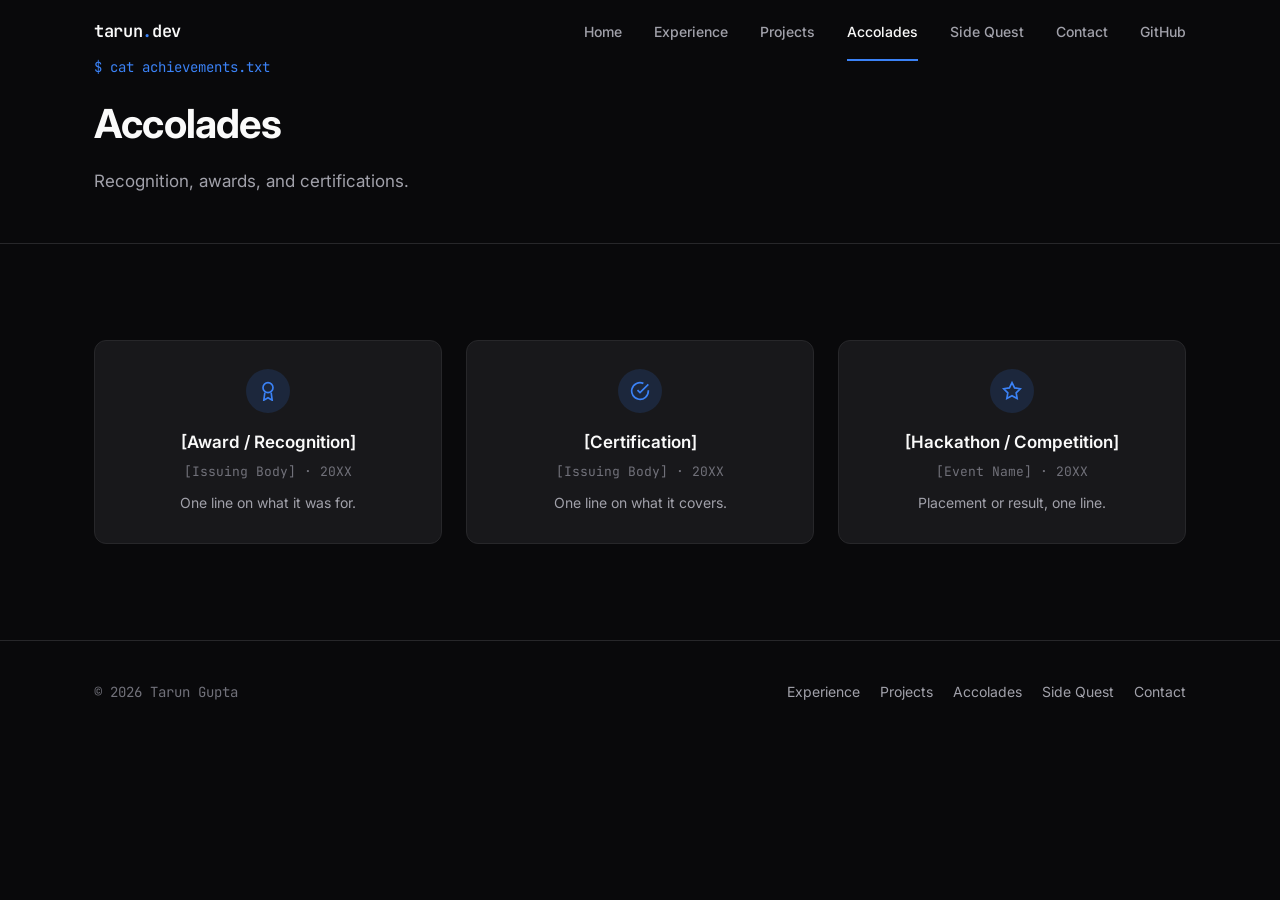
==== accolades.html @ 0c3df843 "Fixing overall structure and navigation" ====
<!DOCTYPE html>
<html lang="en">
<head>
<meta charset="UTF-8">
<meta name="viewport" content="width=device-width, initial-scale=1.0">
<title>Accolades — Tarun Gupta</title>
<meta name="description" content="Awards, certifications, and recognition earned by Tarun Gupta.">
<meta name="theme-color" content="#09090b">
<link rel="icon" type="image/svg+xml" href="img/favicon.svg">
<link rel="preconnect" href="https://fonts.googleapis.com">
<link rel="preconnect" href="https://fonts.gstatic.com" crossorigin>
<link href="https://fonts.googleapis.com/css2?family=Inter:wght@400;500;600;700&family=JetBrains+Mono:wght@400;500;600&display=swap" rel="stylesheet">
<link rel="stylesheet" href="css/style.css">
</head>
<body data-page="accolades">

<!-- ========== Nav ========== -->
<nav class="nav" id="nav">
  <div class="nav-inner">
    <a href="index.html" class="nav-brand">tarun<span class="dot">.</span>dev</a>
    <ul class="nav-links" id="navLinks">
      <li><a href="index.html" class="nav-link" data-page="home">Home</a></li>
      <li><a href="experience.html" class="nav-link" data-page="experience">Experience</a></li>
      <li><a href="projects.html" class="nav-link" data-page="projects">Projects</a></li>
      <li><a href="accolades.html" class="nav-link" data-page="accolades">Accolades</a></li>
      <li><a href="sidequest.html" class="nav-link" data-page="sidequest">Side Quest</a></li>
      <li><a href="contact.html" class="nav-link" data-page="contact">Contact</a></li>
      <li class="nav-social"><a href="https://github.com/TarunGuptaJ" target="_blank" rel="noopener" aria-label="GitHub">GitHub</a></li>
    </ul>
    <button class="nav-toggle" id="navToggle" aria-label="Toggle menu">
      <span></span><span></span><span></span>
    </button>
  </div>
</nav>


<!-- ========== Page header ========== -->
<header class="page-hero">
  <div class="container">
    <span class="section-eyebrow">$ cat achievements.txt</span>
    <h1 data-animate>Accolades</h1>
    <p data-animate>Recognition, awards, and certifications.</p>
  </div>
</header>

<!-- ========== Accolades ========== -->
<section id="accolades-full">
  <div class="container">
    <div class="accolades-grid">

      <div class="accolade-card" data-animate>
        <div class="accolade-icon">
          <svg width="20" height="20" viewBox="0 0 24 24" fill="none" stroke="currentColor" stroke-width="2"><circle cx="12" cy="8" r="6"/><path d="M8.21 13.89L7 23l5-3 5 3-1.21-9.12"/></svg>
        </div>
        <h3>[Award / Recognition]</h3>
        <div class="accolade-org">[Issuing Body] · 20XX</div>
        <p>One line on what it was for.</p>
      </div>

      <div class="accolade-card" data-animate>
        <div class="accolade-icon">
          <svg width="20" height="20" viewBox="0 0 24 24" fill="none" stroke="currentColor" stroke-width="2"><path d="M22 11.08V12a10 10 0 1 1-5.93-9.14"/><polyline points="22 4 12 14.01 9 11.01"/></svg>
        </div>
        <h3>[Certification]</h3>
        <div class="accolade-org">[Issuing Body] · 20XX</div>
        <p>One line on what it covers.</p>
      </div>

      <div class="accolade-card" data-animate>
        <div class="accolade-icon">
          <svg width="20" height="20" viewBox="0 0 24 24" fill="none" stroke="currentColor" stroke-width="2"><path d="M12 2l3.09 6.26L22 9.27l-5 4.87 1.18 6.88L12 17.77l-6.18 3.25L7 14.14 2 9.27l6.91-1.01L12 2z"/></svg>
        </div>
        <h3>[Hackathon / Competition]</h3>
        <div class="accolade-org">[Event Name] · 20XX</div>
        <p>Placement or result, one line.</p>
      </div>

    </div>
  </div>
</section>

<!-- ========== Footer ========== -->
<footer class="footer">
  <div class="container footer-inner">
    <span class="footer-meta">© <span id="year"></span> Tarun Gupta</span>
    <div class="footer-links">
      <a href="experience.html">Experience</a>
      <a href="projects.html">Projects</a>
      <a href="accolades.html">Accolades</a>
      <a href="sidequest.html">Side Quest</a>
      <a href="contact.html">Contact</a>
    </div>
  </div>
</footer>

<button class="back-to-top" id="backToTop" aria-label="Back to top">
  <svg width="18" height="18" viewBox="0 0 24 24" fill="none" stroke="currentColor" stroke-width="2"><path d="M12 19V5M5 12l7-7 7 7"/></svg>
</button>

<script src="js/main.js"></script>
</body>
</html>
---- css/style.css ----
/* ========================================
   Tarun Gupta — Portfolio Styles
   Design system adapted from ezstack (dark / terminal aesthetic)
   ======================================== */

*,
*::before,
*::after {
  margin: 0;
  padding: 0;
  box-sizing: border-box;
}

:root {
  --bg: #09090b;
  --surface: #18181b;
  --surface-hover: #1f1f23;
  --border: #27272a;
  --border-light: #3f3f46;
  --text: #fafafa;
  --text-secondary: #a1a1aa;
  --text-dim: #71717a;
  --accent: #3b82f6;
  --accent-hover: #2563eb;
  --accent-glow: rgba(59, 130, 246, 0.15);
  --green: #22c55e;
  --yellow: #eab308;
  --cyan: #06b6d4;
  --purple: #a855f7;
  --terminal-bg: #0c0c0e;
  --font-sans: 'Inter', -apple-system, BlinkMacSystemFont, 'Segoe UI', Roboto, sans-serif;
  --font-mono: 'JetBrains Mono', 'Fira Code', 'SF Mono', Menlo, Consolas, monospace;
  --container: 1140px;
  --radius: 0.75rem;
  --radius-sm: 0.5rem;
}

html {
  scroll-behavior: smooth;
  -webkit-text-size-adjust: 100%;
  overflow-x: hidden;
}

body {
  font-family: var(--font-sans);
  background: var(--bg);
  color: var(--text);
  line-height: 1.6;
  -webkit-font-smoothing: antialiased;
  -moz-osx-font-smoothing: grayscale;
  overflow-x: hidden;
}

a {
  color: var(--accent);
  text-decoration: none;
  transition: color 0.2s;
}

a:hover {
  color: var(--accent-hover);
}

ul {
  list-style: none;
}

code {
  font-family: var(--font-mono);
  font-size: 0.875em;
  background: var(--surface);
  padding: 0.15em 0.4em;
  border-radius: 4px;
  color: var(--cyan);
}

.container {
  max-width: var(--container);
  margin: 0 auto;
  padding: 0 1.5rem;
}

section {
  padding: 6rem 0;
}

.section-title {
  font-size: 2.25rem;
  font-weight: 700;
  text-align: center;
  letter-spacing: -0.02em;
  margin-bottom: 0.75rem;
}

.section-eyebrow {
  display: block;
  text-align: center;
  font-family: var(--font-mono);
  font-size: 0.875rem;
  color: var(--accent);
  margin-bottom: 1rem;
}

.section-sub {
  text-align: center;
  color: var(--text-secondary);
  font-size: 1.125rem;
  max-width: 560px;
  margin: 0 auto 3.5rem;
}

/* Scroll-reveal (single, restrained pattern used consistently) */
[data-animate] {
  opacity: 0;
  transform: translateY(20px);
  transition: opacity 0.6s ease, transform 0.6s ease;
}

[data-animate].visible {
  opacity: 1;
  transform: translateY(0);
}

@media (prefers-reduced-motion: reduce) {
  [data-animate] {
    opacity: 1;
    transform: none;
    transition: none;
  }
}

/* ========================================
   Navigation
   ======================================== */

.nav {
  position: fixed;
  top: 0;
  left: 0;
  right: 0;
  z-index: 100;
  background: transparent;
  transition: background 0.3s, border-color 0.3s, backdrop-filter 0.3s;
  border-bottom: 1px solid transparent;
}

.nav.scrolled {
  background: rgba(9, 9, 11, 0.85);
  backdrop-filter: blur(12px);
  -webkit-backdrop-filter: blur(12px);
  border-bottom-color: var(--border);
}

.nav-inner {
  max-width: var(--container);
  margin: 0 auto;
  padding: 0 1.5rem;
  display: flex;
  align-items: center;
  justify-content: space-between;
  height: 64px;
}

.nav-brand {
  font-family: var(--font-mono);
  font-size: 1.0625rem;
  font-weight: 600;
  color: var(--text);
  letter-spacing: -0.02em;
}

.nav-brand .dot {
  color: var(--accent);
}

.nav-links {
  display: flex;
  align-items: center;
  gap: 2rem;
}

.nav-links a {
  color: var(--text-secondary);
  font-size: 0.875rem;
  font-weight: 500;
  transition: color 0.2s;
  position: relative;
}

.nav-links a:hover {
  color: var(--text);
}

.nav-links a.active {
  color: var(--text);
}

.nav-links a.active::after {
  content: '';
  position: absolute;
  left: 0;
  right: 0;
  bottom: -21px;
  height: 2px;
  background: var(--accent);
}

@media (max-width: 720px) {
  .nav-links a.active::after {
    display: none;
  }

  .nav-links a.active {
    color: var(--accent);
  }
}

.nav-social {
  display: flex;
  align-items: center;
  gap: 0.375rem;
}

.nav-toggle {
  display: none;
  flex-direction: column;
  gap: 5px;
  background: none;
  border: none;
  cursor: pointer;
  padding: 4px;
}

.nav-toggle span {
  display: block;
  width: 22px;
  height: 2px;
  background: var(--text-secondary);
  border-radius: 2px;
  transition: transform 0.3s, opacity 0.3s;
}

.nav-toggle.active span:nth-child(1) {
  transform: translateY(7px) rotate(45deg);
}

.nav-toggle.active span:nth-child(2) {
  opacity: 0;
}

.nav-toggle.active span:nth-child(3) {
  transform: translateY(-7px) rotate(-45deg);
}

/* ========================================
   Hero
   ======================================== */

.hero {
  position: relative;
  padding: 10rem 0 5rem;
  overflow: hidden;
}

.hero-glow {
  position: absolute;
  top: -200px;
  left: 50%;
  transform: translateX(-50%);
  width: 800px;
  height: 600px;
  background: radial-gradient(ellipse at center, var(--accent-glow) 0%, transparent 70%);
  pointer-events: none;
}

.hero-grid {
  position: relative;
  z-index: 1;
  display: grid;
  grid-template-columns: 1.1fr 0.9fr;
  gap: 3rem;
  align-items: center;
}

.hero-badge {
  display: inline-block;
  font-family: var(--font-mono);
  font-size: 0.8125rem;
  font-weight: 500;
  color: var(--accent);
  background: var(--accent-glow);
  border: 1px solid rgba(59, 130, 246, 0.25);
  border-radius: 100px;
  padding: 0.375rem 1rem;
  margin-bottom: 1.75rem;
}

.hero h1 {
  font-size: 3.25rem;
  font-weight: 700;
  line-height: 1.15;
  letter-spacing: -0.03em;
  margin-bottom: 1.25rem;
}

.hero h1 span {
  color: var(--text-secondary);
}

.hero-sub {
  font-size: 1.125rem;
  color: var(--text-secondary);
  max-width: 480px;
  margin-bottom: 2.25rem;
  line-height: 1.7;
}

.hero-actions {
  display: flex;
  align-items: center;
  gap: 1rem;
  flex-wrap: wrap;
}

.btn {
  display: inline-flex;
  align-items: center;
  gap: 0.5rem;
  font-family: var(--font-sans);
  font-size: 0.9375rem;
  font-weight: 600;
  padding: 0.75rem 1.5rem;
  border-radius: var(--radius-sm);
  border: 1px solid transparent;
  cursor: pointer;
  transition: background 0.2s, border-color 0.2s, color 0.2s, transform 0.2s;
}

.btn-primary {
  background: var(--accent);
  color: #fff;
}

.btn-primary:hover {
  background: var(--accent-hover);
  color: #fff;
}

.btn-secondary {
  background: var(--surface);
  color: var(--text);
  border-color: var(--border);
}

.btn-secondary:hover {
  background: var(--surface-hover);
  border-color: var(--border-light);
  color: var(--text);
}

/* Terminal card */
.hero-terminal {
  position: relative;
  z-index: 1;
}

.terminal {
  background: var(--terminal-bg);
  border: 1px solid var(--border);
  border-radius: var(--radius);
  overflow: hidden;
  box-shadow: 0 20px 60px rgba(0, 0, 0, 0.5);
}

.terminal-header {
  display: flex;
  align-items: center;
  gap: 0.5rem;
  padding: 0.75rem 1rem;
  background: var(--surface);
  border-bottom: 1px solid var(--border);
}

.terminal-dots {
  display: flex;
  gap: 6px;
}

.dot {
  width: 11px;
  height: 11px;
  border-radius: 50%;
}

.dot-red { background: #ff5f57; }
.dot-yellow { background: #febc2e; }
.dot-green { background: #28c840; }

.terminal-title {
  font-family: var(--font-mono);
  font-size: 0.75rem;
  color: var(--text-dim);
  margin-left: 0.25rem;
}

.terminal-body {
  padding: 1.5rem;
  font-family: var(--font-mono);
  font-size: 0.875rem;
  line-height: 1.9;
  min-height: 220px;
}

.t-prompt { color: var(--cyan); }
.t-key { color: var(--purple); }
.t-str { color: var(--yellow); }
.t-dim { color: var(--text-dim); }

.terminal-cursor {
  display: inline-block;
  width: 7px;
  height: 1.1em;
  background: var(--text);
  vertical-align: text-bottom;
  animation: blink 1s step-end infinite;
}

@keyframes blink {
  50% { opacity: 0; }
}

/* ========================================
   Page hero (compact header for subpages)
   ======================================== */

.page-hero {
  padding: 3.5rem 0 3rem;
  border-bottom: 1px solid var(--border);
}

.page-hero .section-eyebrow {
  text-align: left;
  margin-bottom: 0.85rem;
}

.page-hero h1 {
  font-size: 2.5rem;
  font-weight: 700;
  letter-spacing: -0.02em;
  margin-bottom: 0.75rem;
}

.page-hero p {
  color: var(--text-secondary);
  font-size: 1.0625rem;
  max-width: 560px;
}

/* ========================================
   Homepage highlight sections
   ======================================== */

.highlight-head {
  display: flex;
  align-items: flex-end;
  justify-content: space-between;
  gap: 1.5rem;
  margin-bottom: 2.5rem;
  flex-wrap: wrap;
}

.highlight-head .section-title,
.highlight-head .section-sub {
  text-align: left;
  margin: 0;
}

.highlight-head .section-eyebrow {
  text-align: left;
}

.view-all {
  flex-shrink: 0;
  display: inline-flex;
  align-items: center;
  gap: 0.4rem;
  font-family: var(--font-mono);
  font-size: 0.875rem;
  font-weight: 500;
  color: var(--text-secondary);
  border: 1px solid var(--border);
  border-radius: 100px;
  padding: 0.5rem 1.1rem;
  transition: color 0.2s, border-color 0.2s;
}

.view-all:hover {
  color: var(--text);
  border-color: var(--border-light);
}

/* ========================================
   Teaser banner (reused for Side Quest + Contact previews)
   ======================================== */

.teaser {
  background: var(--surface);
  border: 1px solid var(--border);
  border-radius: var(--radius);
  padding: 2.5rem;
  display: flex;
  align-items: center;
  justify-content: space-between;
  gap: 2rem;
  flex-wrap: wrap;
}

.teaser-text h3 {
  font-size: 1.375rem;
  font-weight: 600;
  margin-bottom: 0.5rem;
}

.teaser-text p {
  color: var(--text-secondary);
  font-size: 0.9375rem;
  max-width: 480px;
}

/* ========================================
   Side Quest
   ======================================== */

.sidequest-grid {
  display: grid;
  grid-template-columns: repeat(2, 1fr);
  gap: 1.5rem;
}

.sidequest-card {
  background: var(--surface);
  border: 1px solid var(--border);
  border-radius: var(--radius);
  padding: 1.75rem;
  transition: border-color 0.2s, transform 0.2s;
  display: flex;
  flex-direction: column;
}

.sidequest-card:hover {
  border-color: var(--border-light);
  transform: translateY(-3px);
}

.sidequest-top {
  display: flex;
  align-items: center;
  justify-content: space-between;
  margin-bottom: 0.85rem;
  gap: 0.5rem;
}

.sq-tag {
  font-family: var(--font-mono);
  font-size: 0.6875rem;
  font-weight: 600;
  letter-spacing: 0.02em;
  border-radius: 100px;
  padding: 0.25rem 0.7rem;
  border: 1px solid transparent;
}

.sq-tag-blog { color: var(--cyan); background: rgba(6, 182, 212, 0.12); border-color: rgba(6, 182, 212, 0.25); }
.sq-tag-build { color: var(--green); background: rgba(34, 197, 94, 0.12); border-color: rgba(34, 197, 94, 0.25); }
.sq-tag-experiment { color: var(--purple); background: rgba(168, 85, 247, 0.12); border-color: rgba(168, 85, 247, 0.25); }
.sq-tag-misc { color: var(--yellow); background: rgba(234, 179, 8, 0.12); border-color: rgba(234, 179, 8, 0.25); }

.sidequest-date {
  font-family: var(--font-mono);
  font-size: 0.75rem;
  color: var(--text-dim);
  white-space: nowrap;
}

.sidequest-card h3 {
  font-size: 1.1875rem;
  font-weight: 600;
  margin-bottom: 0.5rem;
}

.sidequest-card p {
  color: var(--text-secondary);
  font-size: 0.9375rem;
  flex-grow: 1;
  margin-bottom: 1rem;
}

.sidequest-link {
  font-family: var(--font-mono);
  font-size: 0.8125rem;
  font-weight: 500;
  align-self: flex-start;
}

/* ========================================
   Timeline (Education / Experience)
   ======================================== */

.timeline {
  max-width: 760px;
  margin: 0 auto;
  position: relative;
}

.timeline::before {
  content: '';
  position: absolute;
  left: 23px;
  top: 8px;
  bottom: 8px;
  width: 1px;
  background: var(--border);
}

.timeline-item {
  position: relative;
  display: flex;
  gap: 1.75rem;
  padding-bottom: 2.5rem;
}

.timeline-item:last-child {
  padding-bottom: 0;
}

.timeline-marker {
  flex-shrink: 0;
  width: 48px;
  height: 48px;
  border-radius: 50%;
  background: var(--surface);
  border: 1px solid var(--border);
  display: flex;
  align-items: center;
  justify-content: center;
  font-family: var(--font-mono);
  font-size: 0.75rem;
  color: var(--accent);
  position: relative;
  z-index: 1;
}

.timeline-content {
  flex: 1;
  background: var(--surface);
  border: 1px solid var(--border);
  border-radius: var(--radius);
  padding: 1.5rem 1.75rem;
  transition: border-color 0.2s, transform 0.2s;
}

.timeline-content:hover {
  border-color: var(--border-light);
}

.timeline-top {
  display: flex;
  justify-content: space-between;
  align-items: baseline;
  flex-wrap: wrap;
  gap: 0.5rem;
  margin-bottom: 0.25rem;
}

.timeline-content h3 {
  font-size: 1.125rem;
  font-weight: 600;
}

.timeline-date {
  font-family: var(--font-mono);
  font-size: 0.8125rem;
  color: var(--text-dim);
  white-space: nowrap;
}

.timeline-org {
  color: var(--accent);
  font-size: 0.9375rem;
  font-weight: 500;
  margin-bottom: 0.75rem;
}

.timeline-content p {
  color: var(--text-secondary);
  font-size: 0.9375rem;
}

.timeline-content ul {
  margin-top: 0.5rem;
}

.timeline-content ul li {
  color: var(--text-secondary);
  font-size: 0.9375rem;
  padding-left: 1rem;
  position: relative;
  margin-top: 0.35rem;
}

.timeline-content ul li::before {
  content: '—';
  position: absolute;
  left: 0;
  color: var(--text-dim);
}

.tag-row {
  display: flex;
  flex-wrap: wrap;
  gap: 0.5rem;
  margin-top: 0.85rem;
}

.tag {
  font-family: var(--font-mono);
  font-size: 0.75rem;
  color: var(--text-secondary);
  background: var(--bg);
  border: 1px solid var(--border);
  border-radius: 100px;
  padding: 0.2rem 0.65rem;
}

/* ========================================
   Projects grid
   ======================================== */

.projects-grid {
  display: grid;
  grid-template-columns: repeat(2, 1fr);
  gap: 1.5rem;
}

.project-card {
  background: var(--surface);
  border: 1px solid var(--border);
  border-radius: var(--radius);
  padding: 1.75rem;
  transition: border-color 0.2s, transform 0.2s;
  display: flex;
  flex-direction: column;
}

.project-card:hover {
  border-color: var(--border-light);
  transform: translateY(-3px);
}

.project-top {
  display: flex;
  justify-content: space-between;
  align-items: flex-start;
  margin-bottom: 0.85rem;
}

.project-icon {
  width: 40px;
  height: 40px;
  border-radius: var(--radius-sm);
  background: var(--accent-glow);
  color: var(--accent);
  display: flex;
  align-items: center;
  justify-content: center;
}

.project-links {
  display: flex;
  gap: 0.75rem;
}

.project-links a {
  color: var(--text-secondary);
  display: flex;
}

.project-links a:hover {
  color: var(--text);
}

.project-card h3 {
  font-size: 1.1875rem;
  font-weight: 600;
  margin-bottom: 0.5rem;
}

.project-card p {
  color: var(--text-secondary);
  font-size: 0.9375rem;
  flex-grow: 1;
}

/* ========================================
   Accolades grid
   ======================================== */

.accolades-grid {
  display: grid;
  grid-template-columns: repeat(3, 1fr);
  gap: 1.5rem;
}

.accolade-card {
  background: var(--surface);
  border: 1px solid var(--border);
  border-radius: var(--radius);
  padding: 1.75rem;
  text-align: center;
  transition: border-color 0.2s, transform 0.2s;
}

.accolade-card:hover {
  border-color: var(--border-light);
  transform: translateY(-3px);
}

.accolade-icon {
  width: 44px;
  height: 44px;
  margin: 0 auto 1rem;
  border-radius: 50%;
  background: var(--accent-glow);
  color: var(--accent);
  display: flex;
  align-items: center;
  justify-content: center;
}

.accolade-card h3 {
  font-size: 1.0625rem;
  font-weight: 600;
  margin-bottom: 0.35rem;
}

.accolade-org {
  color: var(--text-dim);
  font-family: var(--font-mono);
  font-size: 0.8125rem;
  margin-bottom: 0.6rem;
}

.accolade-card p {
  color: var(--text-secondary);
  font-size: 0.875rem;
}

/* ========================================
   Contact
   ======================================== */

.contact {
  text-align: center;
}

.contact-links {
  display: flex;
  justify-content: center;
  gap: 1rem;
  flex-wrap: wrap;
  margin-top: 2rem;
}

/* ========================================
   Footer
   ======================================== */

.footer {
  border-top: 1px solid var(--border);
  padding: 2.5rem 0;
}

.footer-inner {
  display: flex;
  justify-content: space-between;
  align-items: center;
  flex-wrap: wrap;
  gap: 1rem;
}

.footer-meta {
  color: var(--text-dim);
  font-size: 0.875rem;
  font-family: var(--font-mono);
}

.footer-links {
  display: flex;
  gap: 1.25rem;
}

.footer-links a {
  color: var(--text-secondary);
  font-size: 0.875rem;
}

.footer-links a:hover {
  color: var(--text);
}

/* ========================================
   Back to top
   ======================================== */

.back-to-top {
  position: fixed;
  bottom: 2rem;
  right: 2rem;
  width: 44px;
  height: 44px;
  border-radius: 50%;
  background: var(--surface);
  border: 1px solid var(--border);
  color: var(--text-secondary);
  display: flex;
  align-items: center;
  justify-content: center;
  cursor: pointer;
  opacity: 0;
  visibility: hidden;
  transform: translateY(10px);
  transition: opacity 0.2s, transform 0.2s, border-color 0.2s, color 0.2s;
  z-index: 90;
}

.back-to-top.visible {
  opacity: 1;
  visibility: visible;
  transform: translateY(0);
}

.back-to-top:hover {
  border-color: var(--border-light);
  color: var(--text);
}

/* ========================================
   Responsive
   ======================================== */

@media (max-width: 860px) {
  .hero-grid {
    grid-template-columns: 1fr;
  }

  .hero-terminal {
    order: -1;
  }

  .projects-grid {
    grid-template-columns: 1fr;
  }

  .accolades-grid {
    grid-template-columns: repeat(2, 1fr);
  }

  .sidequest-grid {
    grid-template-columns: 1fr;
  }

  .teaser {
    flex-direction: column;
    align-items: flex-start;
    text-align: left;
  }
}

@media (max-width: 720px) {
  .nav-links {
    position: fixed;
    top: 64px;
    left: 0;
    right: 0;
    background: rgba(9, 9, 11, 0.98);
    backdrop-filter: blur(12px);
    flex-direction: column;
    align-items: flex-start;
    gap: 0;
    padding: 0;
    max-height: 0;
    overflow: hidden;
    transition: max-height 0.3s ease;
    border-bottom: 1px solid var(--border);
  }

  .nav-links.open {
    max-height: 400px;
  }

  .nav-links a,
  .nav-social {
    padding: 1rem 1.5rem;
    width: 100%;
    border-bottom: 1px solid var(--border);
  }

  .nav-toggle {
    display: flex;
  }

  .hero h1 {
    font-size: 2.25rem;
  }

  section {
    padding: 4rem 0;
  }

  .accolades-grid {
    grid-template-columns: 1fr;
  }

  .timeline::before {
    left: 19px;
  }

  .timeline-marker {
    width: 40px;
    height: 40px;
  }

  .footer-inner {
    flex-direction: column;
    text-align: center;
  }

  .page-hero h1 {
    font-size: 2rem;
  }

  .highlight-head {
    flex-direction: column;
    align-items: flex-start;
  }
}
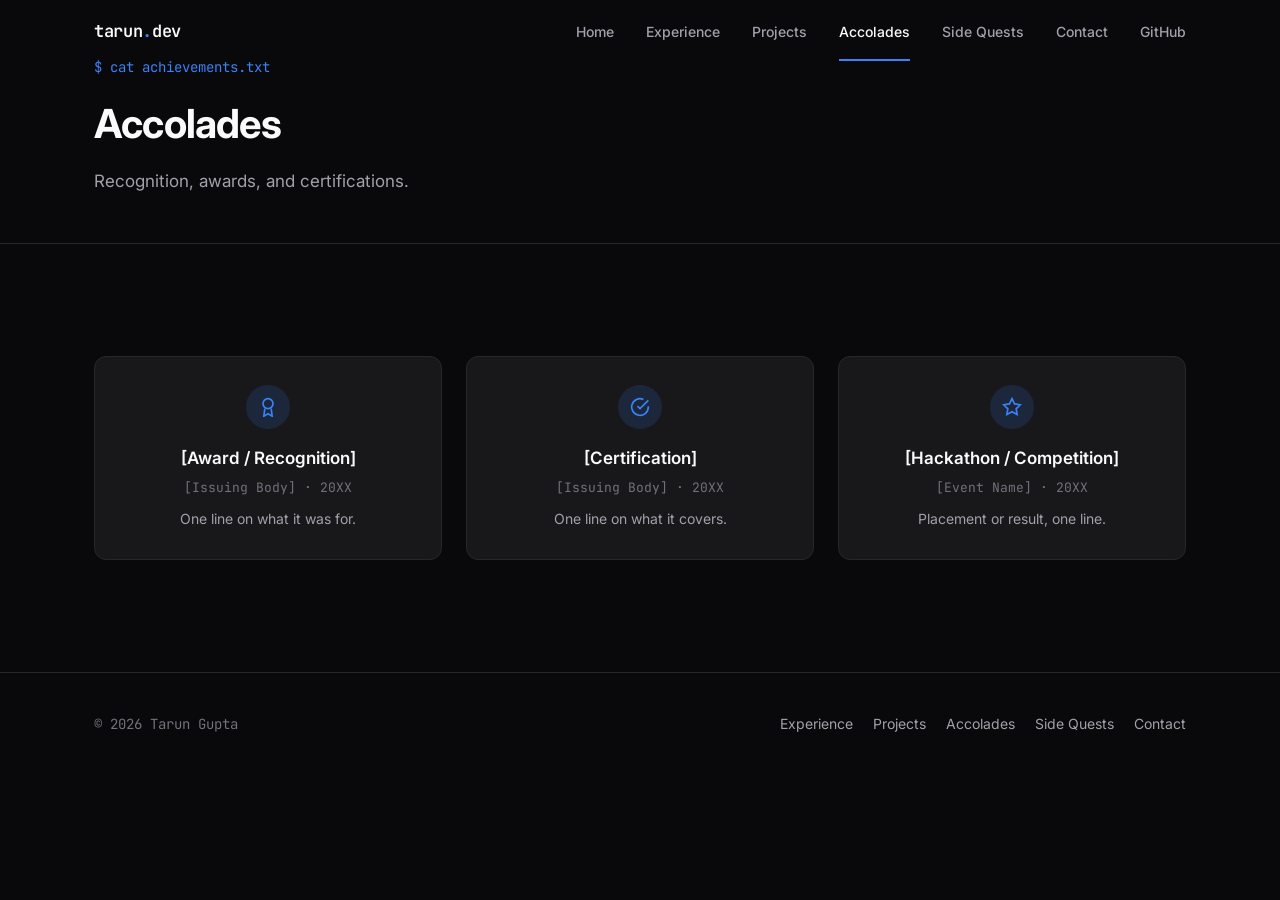
==== commit baf1a61f: "Minor fixes" ====
--- a/accolades.html
+++ b/accolades.html
@@ -23,7 +23,7 @@
       <li><a href="experience.html" class="nav-link" data-page="experience">Experience</a></li>
       <li><a href="projects.html" class="nav-link" data-page="projects">Projects</a></li>
       <li><a href="accolades.html" class="nav-link" data-page="accolades">Accolades</a></li>
-      <li><a href="sidequest.html" class="nav-link" data-page="sidequest">Side Quest</a></li>
+      <li><a href="sidequest.html" class="nav-link" data-page="sidequest">Side Quests</a></li>
       <li><a href="contact.html" class="nav-link" data-page="contact">Contact</a></li>
       <li class="nav-social"><a href="https://github.com/TarunGuptaJ" target="_blank" rel="noopener" aria-label="GitHub">GitHub</a></li>
     </ul>
@@ -87,7 +87,7 @@
       <a href="experience.html">Experience</a>
       <a href="projects.html">Projects</a>
       <a href="accolades.html">Accolades</a>
-      <a href="sidequest.html">Side Quest</a>
+      <a href="sidequest.html">Side Quests</a>
       <a href="contact.html">Contact</a>
     </div>
   </div>
--- a/css/style.css
+++ b/css/style.css
@@ -81,7 +81,9 @@
 }
 
 section {
-  padding: 6rem 0;
+  position: relative;
+  padding: 7rem 0;
+  box-sizing: border-box;
 }
 
 .section-title {
@@ -258,8 +260,13 @@
 
 .hero {
   position: relative;
-  padding: 10rem 0 5rem;
+  min-height: 100vh;
+  display: flex;
+  flex-direction: column;
+  justify-content: center;
+  padding: 6rem 0;
   overflow: hidden;
+  box-sizing: border-box;
 }
 
 .hero-glow {
@@ -870,6 +877,145 @@
   flex-wrap: wrap;
   margin-top: 2rem;
 }
+
+/* Full contact page — single focal panel */
+#contact-full {
+  display: flex;
+  justify-content: center;
+}
+
+.contact-panel {
+  position: relative;
+  width: 100%;
+  max-width: 640px;
+  background: var(--surface);
+  border: 1px solid var(--border);
+  border-radius: 1.25rem;
+  padding: 3.5rem 3rem;
+  overflow: hidden;
+  isolation: isolate;
+}
+
+.contact-panel-glow {
+  position: absolute;
+  top: -140px;
+  left: 50%;
+  transform: translateX(-50%);
+  width: 520px;
+  height: 320px;
+  background: radial-gradient(ellipse at center, var(--accent-glow) 0%, transparent 70%);
+  pointer-events: none;
+  z-index: -1;
+}
+
+.contact-status {
+  display: inline-flex;
+  align-items: center;
+  gap: 0.5rem;
+  font-family: var(--font-mono);
+  font-size: 0.8125rem;
+  color: var(--text-secondary);
+  background: var(--bg);
+  border: 1px solid var(--border);
+  border-radius: 100px;
+  padding: 0.4rem 0.9rem 0.4rem 0.7rem;
+  margin-bottom: 1.75rem;
+}
+
+.status-dot {
+  width: 7px;
+  height: 7px;
+  border-radius: 50%;
+  background: var(--green);
+  box-shadow: 0 0 0 3px rgba(34, 197, 94, 0.18);
+  flex-shrink: 0;
+}
+
+.contact-panel h2 {
+  font-size: 2rem;
+  font-weight: 700;
+  letter-spacing: -0.02em;
+  margin-bottom: 0.85rem;
+}
+
+.contact-panel > p {
+  color: var(--text-secondary);
+  font-size: 1.0625rem;
+  line-height: 1.75;
+  max-width: 480px;
+  margin: 0 auto 2.25rem;
+}
+
+.contact-cta {
+  display: flex;
+  flex-direction: column;
+  align-items: center;
+  gap: 1.25rem;
+  margin-bottom: 2.5rem;
+}
+
+.btn-lg {
+  font-size: 1rem;
+  padding: 0.9rem 1.75rem;
+}
+
+.contact-social {
+  display: flex;
+  gap: 0.75rem;
+}
+
+.social-icon-btn {
+  display: flex;
+  align-items: center;
+  justify-content: center;
+  width: 42px;
+  height: 42px;
+  border-radius: 50%;
+  background: var(--bg);
+  border: 1px solid var(--border);
+  color: var(--text-secondary);
+  transition: border-color 0.2s, color 0.2s, transform 0.2s;
+}
+
+.social-icon-btn:hover {
+  border-color: var(--border-light);
+  color: var(--text);
+  transform: translateY(-2px);
+}
+
+.contact-meta {
+  display: flex;
+  justify-content: center;
+  flex-wrap: wrap;
+  gap: 0.5rem 1.75rem;
+  padding-top: 1.75rem;
+  border-top: 1px solid var(--border);
+}
+
+.contact-meta-item {
+  display: flex;
+  align-items: center;
+  gap: 0.45rem;
+  font-size: 0.875rem;
+  color: var(--text-dim);
+}
+
+.contact-meta-item svg {
+  flex-shrink: 0;
+  color: var(--text-dim);
+}
+
+@media (max-width: 640px) {
+  .contact-panel {
+    padding: 2.75rem 1.75rem;
+    border-radius: 1rem;
+  }
+
+  .contact-panel h2 {
+    font-size: 1.625rem;
+  }
+}
+
 
 /* ========================================
    Footer
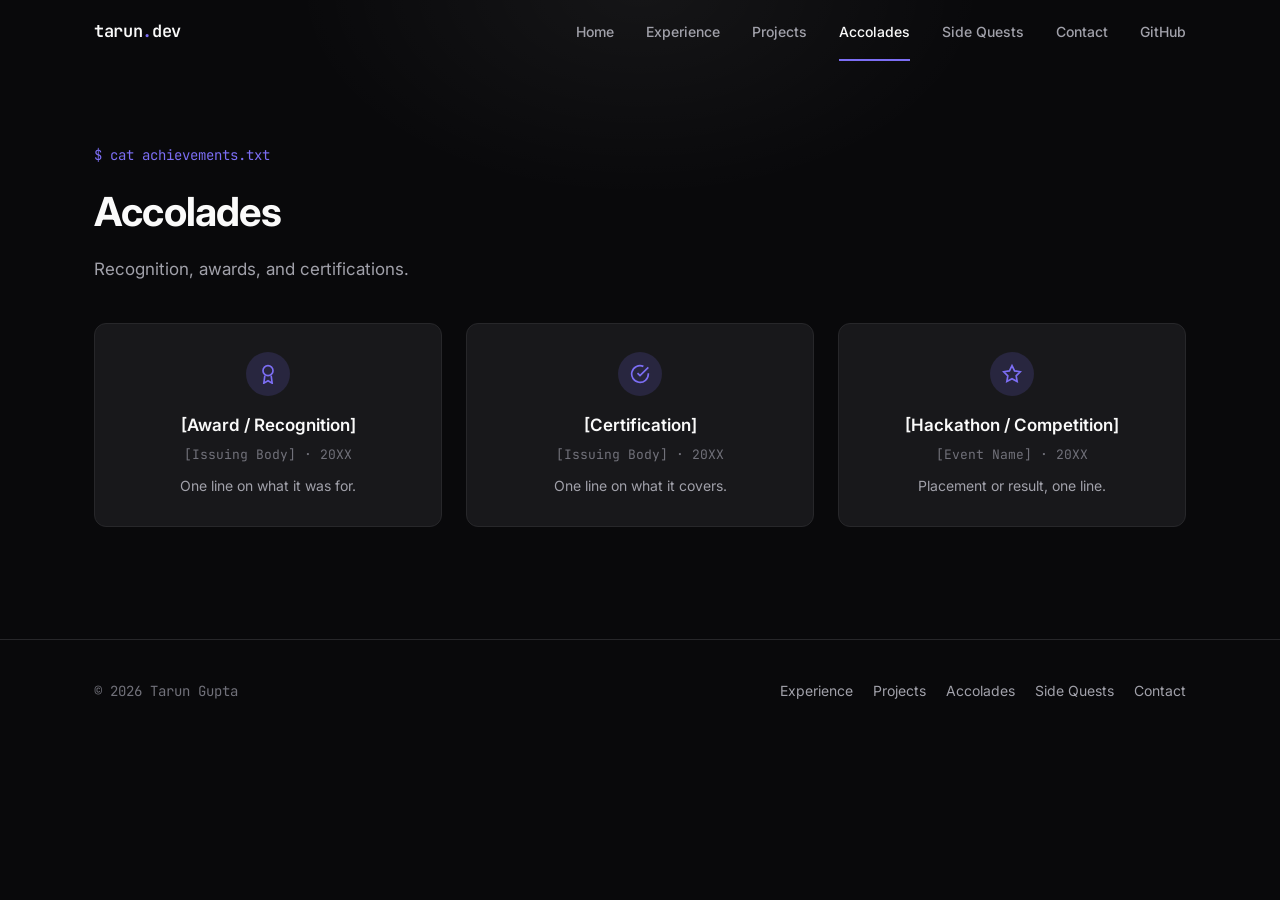
==== commit e9107d9a: "Fixing nav bar spacing issues, color scheme and contact page" ====
--- a/accolades.html
+++ b/accolades.html
@@ -10,7 +10,7 @@
 <link rel="preconnect" href="https://fonts.googleapis.com">
 <link rel="preconnect" href="https://fonts.gstatic.com" crossorigin>
 <link href="https://fonts.googleapis.com/css2?family=Inter:wght@400;500;600;700&family=JetBrains+Mono:wght@400;500;600&display=swap" rel="stylesheet">
-<link rel="stylesheet" href="css/style.css">
+<link rel="stylesheet" href="css/style.css?v=4">
 </head>
 <body data-page="accolades">
 
@@ -97,6 +97,6 @@
   <svg width="18" height="18" viewBox="0 0 24 24" fill="none" stroke="currentColor" stroke-width="2"><path d="M12 19V5M5 12l7-7 7 7"/></svg>
 </button>
 
-<script src="js/main.js"></script>
+<script src="js/main.js?v=2"></script>
 </body>
 </html>
--- a/css/style.css
+++ b/css/style.css
@@ -20,9 +20,12 @@
   --text: #fafafa;
   --text-secondary: #a1a1aa;
   --text-dim: #71717a;
-  --accent: #3b82f6;
-  --accent-hover: #2563eb;
-  --accent-glow: rgba(59, 130, 246, 0.15);
+  --accent: #7c6ef4;
+  --accent-2: #c084fc;
+  --accent-hover: #6a5cf0;
+  --accent-glow: rgba(124, 110, 244, 0.16);
+  --accent-gradient: linear-gradient(135deg, #8b7bf7 0%, #7c6ef4 45%, #b57af5 100%);
+  --glow: rgba(255, 255, 255, 0.05);
   --green: #22c55e;
   --yellow: #eab308;
   --cyan: #06b6d4;
@@ -142,15 +145,14 @@
   right: 0;
   z-index: 100;
   background: transparent;
-  transition: background 0.3s, border-color 0.3s, backdrop-filter 0.3s;
-  border-bottom: 1px solid transparent;
+  transition: background 0.3s, box-shadow 0.3s, backdrop-filter 0.3s;
 }
 
 .nav.scrolled {
-  background: rgba(9, 9, 11, 0.85);
-  backdrop-filter: blur(12px);
-  -webkit-backdrop-filter: blur(12px);
-  border-bottom-color: var(--border);
+  background: rgba(9, 9, 11, 0.72);
+  backdrop-filter: blur(14px);
+  -webkit-backdrop-filter: blur(14px);
+  box-shadow: 0 1px 0 rgba(255, 255, 255, 0.06);
 }
 
 .nav-inner {
@@ -276,7 +278,7 @@
   transform: translateX(-50%);
   width: 800px;
   height: 600px;
-  background: radial-gradient(ellipse at center, var(--accent-glow) 0%, transparent 70%);
+  background: radial-gradient(ellipse at center, var(--glow) 0%, transparent 70%);
   pointer-events: none;
 }
 
@@ -287,19 +289,6 @@
   grid-template-columns: 1.1fr 0.9fr;
   gap: 3rem;
   align-items: center;
-}
-
-.hero-badge {
-  display: inline-block;
-  font-family: var(--font-mono);
-  font-size: 0.8125rem;
-  font-weight: 500;
-  color: var(--accent);
-  background: var(--accent-glow);
-  border: 1px solid rgba(59, 130, 246, 0.25);
-  border-radius: 100px;
-  padding: 0.375rem 1rem;
-  margin-bottom: 1.75rem;
 }
 
 .hero h1 {
@@ -340,16 +329,16 @@
   border-radius: var(--radius-sm);
   border: 1px solid transparent;
   cursor: pointer;
-  transition: background 0.2s, border-color 0.2s, color 0.2s, transform 0.2s;
+  transition: background 0.2s, border-color 0.2s, color 0.2s, transform 0.2s, filter 0.2s;
 }
 
 .btn-primary {
-  background: var(--accent);
+  background: var(--accent-gradient);
   color: #fff;
 }
 
 .btn-primary:hover {
-  background: var(--accent-hover);
+  filter: brightness(1.08);
   color: #fff;
 }
 
@@ -441,8 +430,30 @@
    ======================================== */
 
 .page-hero {
-  padding: 3.5rem 0 3rem;
-  border-bottom: 1px solid var(--border);
+  position: relative;
+  padding: 9rem 0 1.5rem;
+  overflow: hidden;
+}
+
+.page-hero + section {
+  padding-top: 1rem;
+}
+
+.page-hero::before {
+  content: '';
+  position: absolute;
+  top: -220px;
+  left: 50%;
+  transform: translateX(-50%);
+  width: 700px;
+  height: 420px;
+  background: radial-gradient(ellipse at center, var(--glow) 0%, transparent 70%);
+  pointer-events: none;
+}
+
+.page-hero .container {
+  position: relative;
+  z-index: 1;
 }
 
 .page-hero .section-eyebrow {
@@ -903,7 +914,7 @@
   transform: translateX(-50%);
   width: 520px;
   height: 320px;
-  background: radial-gradient(ellipse at center, var(--accent-glow) 0%, transparent 70%);
+  background: radial-gradient(ellipse at center, var(--glow) 0%, transparent 70%);
   pointer-events: none;
   z-index: -1;
 }
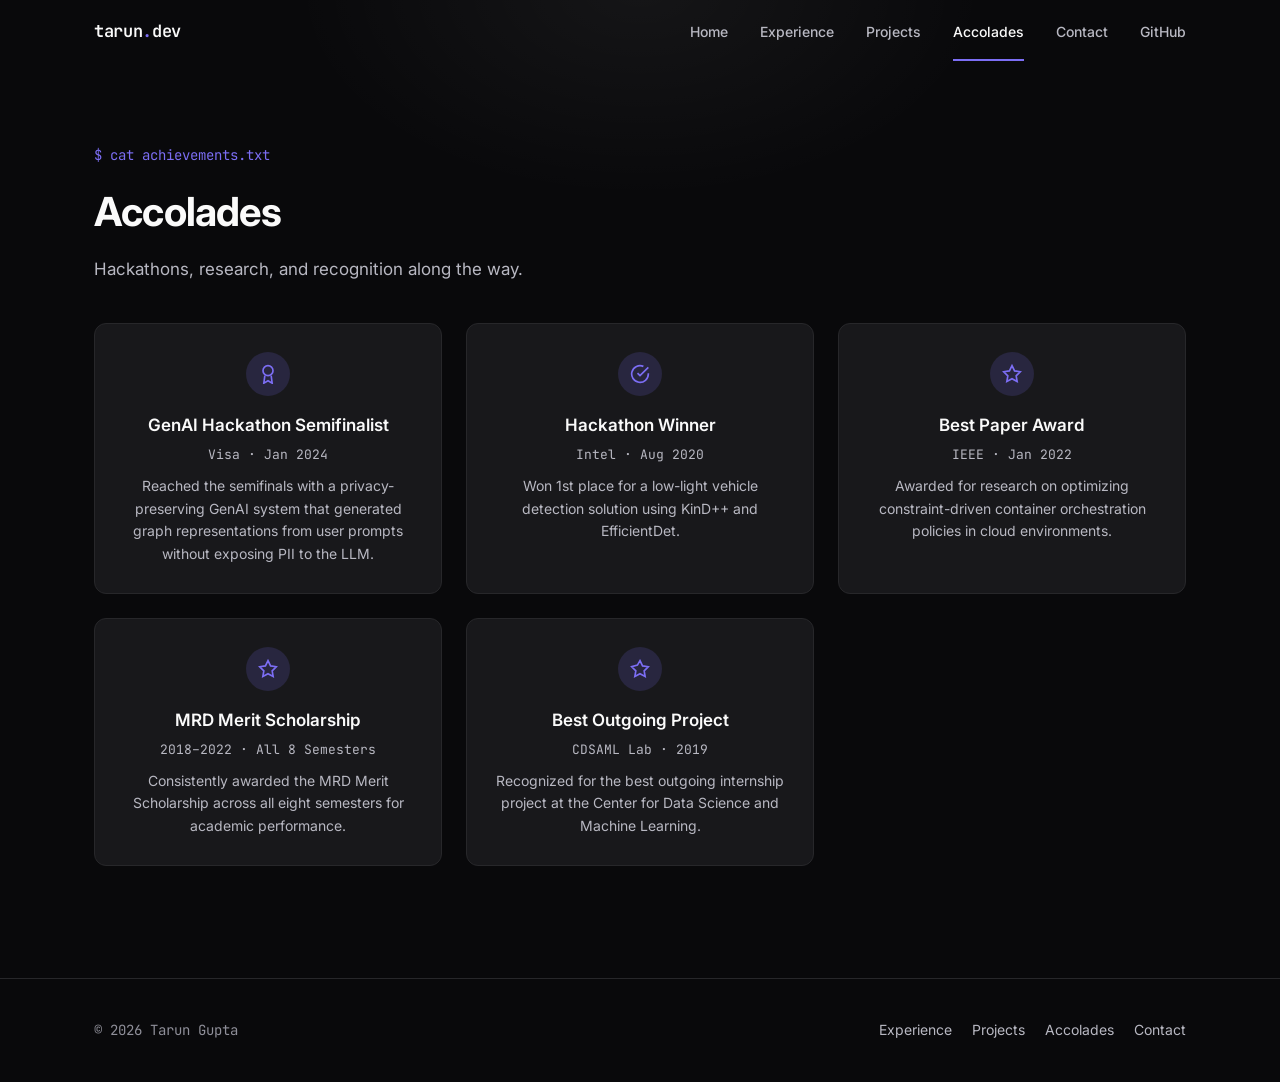
==== commit 2f16644d: "Updated with details from Resume" ====
--- a/accolades.html
+++ b/accolades.html
@@ -4,7 +4,7 @@
 <meta charset="UTF-8">
 <meta name="viewport" content="width=device-width, initial-scale=1.0">
 <title>Accolades — Tarun Gupta</title>
-<meta name="description" content="Awards, certifications, and recognition earned by Tarun Gupta.">
+<meta name="description" content="Awards, hackathons, and research recognition earned by Tarun Gupta.">
 <meta name="theme-color" content="#09090b">
 <link rel="icon" type="image/svg+xml" href="img/favicon.svg">
 <link rel="preconnect" href="https://fonts.googleapis.com">
@@ -23,7 +23,7 @@
       <li><a href="experience.html" class="nav-link" data-page="experience">Experience</a></li>
       <li><a href="projects.html" class="nav-link" data-page="projects">Projects</a></li>
       <li><a href="accolades.html" class="nav-link" data-page="accolades">Accolades</a></li>
-      <li><a href="sidequest.html" class="nav-link" data-page="sidequest">Side Quests</a></li>
+<!--      <li><a href="sidequest.html" class="nav-link" data-page="sidequest">Side Quests</a></li>-->
       <li><a href="contact.html" class="nav-link" data-page="contact">Contact</a></li>
       <li class="nav-social"><a href="https://github.com/TarunGuptaJ" target="_blank" rel="noopener" aria-label="GitHub">GitHub</a></li>
     </ul>
@@ -39,7 +39,7 @@
   <div class="container">
     <span class="section-eyebrow">$ cat achievements.txt</span>
     <h1 data-animate>Accolades</h1>
-    <p data-animate>Recognition, awards, and certifications.</p>
+    <p data-animate>Hackathons, research, and recognition along the way.</p>
   </div>
 </header>
 
@@ -50,30 +50,62 @@
 
       <div class="accolade-card" data-animate>
         <div class="accolade-icon">
-          <svg width="20" height="20" viewBox="0 0 24 24" fill="none" stroke="currentColor" stroke-width="2"><circle cx="12" cy="8" r="6"/><path d="M8.21 13.89L7 23l5-3 5 3-1.21-9.12"/></svg>
+          <svg width="20" height="20" viewBox="0 0 24 24" fill="none" stroke="currentColor" stroke-width="2">
+            <circle cx="12" cy="8" r="6"/>
+            <path d="M8.21 13.89L7 23l5-3 5 3-1.21-9.12"/>
+          </svg>
         </div>
-        <h3>[Award / Recognition]</h3>
-        <div class="accolade-org">[Issuing Body] · 20XX</div>
-        <p>One line on what it was for.</p>
+        <h3>GenAI Hackathon Semifinalist</h3>
+        <div class="accolade-org">Visa · Jan 2024</div>
+        <p>Reached the semifinals with a privacy-preserving GenAI system that generated graph representations from user prompts without exposing PII to the LLM.</p>
       </div>
 
       <div class="accolade-card" data-animate>
         <div class="accolade-icon">
-          <svg width="20" height="20" viewBox="0 0 24 24" fill="none" stroke="currentColor" stroke-width="2"><path d="M22 11.08V12a10 10 0 1 1-5.93-9.14"/><polyline points="22 4 12 14.01 9 11.01"/></svg>
+          <svg width="20" height="20" viewBox="0 0 24 24" fill="none" stroke="currentColor" stroke-width="2">
+            <path d="M22 11.08V12a10 10 0 1 1-5.93-9.14"/>
+            <polyline points="22 4 12 14.01 9 11.01"/>
+          </svg>
         </div>
-        <h3>[Certification]</h3>
-        <div class="accolade-org">[Issuing Body] · 20XX</div>
-        <p>One line on what it covers.</p>
+        <h3>Hackathon Winner</h3>
+        <div class="accolade-org">Intel · Aug 2020</div>
+        <p>Won 1st place for a low-light vehicle detection solution using KinD++ and EfficientDet.</p>
       </div>
 
       <div class="accolade-card" data-animate>
         <div class="accolade-icon">
-          <svg width="20" height="20" viewBox="0 0 24 24" fill="none" stroke="currentColor" stroke-width="2"><path d="M12 2l3.09 6.26L22 9.27l-5 4.87 1.18 6.88L12 17.77l-6.18 3.25L7 14.14 2 9.27l6.91-1.01L12 2z"/></svg>
+          <svg width="20" height="20" viewBox="0 0 24 24" fill="none" stroke="currentColor" stroke-width="2">
+            <path d="M12 2l3.09 6.26L22 9.27l-5 4.87 1.18 6.88L12 17.77l-6.18 3.25L7 14.14 2 9.27l6.91-1.01L12 2z"/>
+          </svg>
         </div>
-        <h3>[Hackathon / Competition]</h3>
-        <div class="accolade-org">[Event Name] · 20XX</div>
-        <p>Placement or result, one line.</p>
+        <h3>Best Paper Award</h3>
+        <div class="accolade-org">IEEE · Jan 2022</div>
+        <p>Awarded for research on optimizing constraint-driven container orchestration policies in cloud environments.</p>
       </div>
+
+
+      <div class="accolade-card" data-animate>
+        <div class="accolade-icon">
+          <svg width="20" height="20" viewBox="0 0 24 24" fill="none" stroke="currentColor" stroke-width="2">
+            <path d="M12 2l3.09 6.26L22 9.27l-5 4.87 1.18 6.88L12 17.77l-6.18 3.25L7 14.14 2 9.27l6.91-1.01L12 2z"/>
+          </svg>
+        </div>
+        <h3>MRD Merit Scholarship</h3>
+        <div class="accolade-org">2018–2022 · All 8 Semesters</div>
+        <p>Consistently awarded the MRD Merit Scholarship across all eight semesters for academic performance.</p>
+      </div>
+
+      <div class="accolade-card" data-animate>
+        <div class="accolade-icon">
+          <svg width="20" height="20" viewBox="0 0 24 24" fill="none" stroke="currentColor" stroke-width="2">
+            <path d="M12 2l3.09 6.26L22 9.27l-5 4.87 1.18 6.88L12 17.77l-6.18 3.25L7 14.14 2 9.27 8.91 7.26 12 2z"/>
+          </svg>
+        </div>
+        <h3>Best Outgoing Project</h3>
+        <div class="accolade-org">CDSAML Lab · 2019</div>
+        <p>Recognized for the best outgoing internship project at the Center for Data Science and Machine Learning.</p>
+      </div>
+
 
     </div>
   </div>
@@ -87,14 +119,16 @@
       <a href="experience.html">Experience</a>
       <a href="projects.html">Projects</a>
       <a href="accolades.html">Accolades</a>
-      <a href="sidequest.html">Side Quests</a>
+<!--      <a href="sidequest.html">Side Quests</a>-->
       <a href="contact.html">Contact</a>
     </div>
   </div>
 </footer>
 
 <button class="back-to-top" id="backToTop" aria-label="Back to top">
-  <svg width="18" height="18" viewBox="0 0 24 24" fill="none" stroke="currentColor" stroke-width="2"><path d="M12 19V5M5 12l7-7 7 7"/></svg>
+  <svg width="18" height="18" viewBox="0 0 24 24" fill="none" stroke="currentColor" stroke-width="2">
+    <path d="M12 19V5M5 12l7-7 7 7"/>
+  </svg>
 </button>
 
 <script src="js/main.js?v=2"></script>
--- a/css/style.css
+++ b/css/style.css
@@ -1,6 +1,5 @@
 /* ========================================
    Tarun Gupta — Portfolio Styles
-   Design system adapted from ezstack (dark / terminal aesthetic)
    ======================================== */
 
 *,
@@ -18,8 +17,8 @@
   --border: #27272a;
   --border-light: #3f3f46;
   --text: #fafafa;
-  --text-secondary: #a1a1aa;
-  --text-dim: #71717a;
+  --text-secondary: #b8b8c2;
+  --text-dim: #8f8f99;
   --accent: #7c6ef4;
   --accent-2: #c084fc;
   --accent-hover: #6a5cf0;
@@ -303,6 +302,86 @@
   color: var(--text-secondary);
 }
 
+.sr-only {
+  position: absolute;
+  width: 1px;
+  height: 1px;
+  padding: 0;
+  margin: -1px;
+  overflow: hidden;
+  clip: rect(0, 0, 0, 0);
+  white-space: nowrap;
+  border: 0;
+}
+
+.hero-swap {
+  display: inline-grid;
+  vertical-align: bottom;
+}
+
+.hero-swap-code,
+.hero-swap-prompts {
+  grid-area: 1 / 1;
+  position: relative;
+  white-space: nowrap;
+}
+
+.hero-swap-code {
+  color: var(--text-secondary);
+  animation: heroSwapCode 4.5s infinite;
+}
+
+.hero-swap-code::after {
+  content: '';
+  position: absolute;
+  left: 0;
+  top: 52%;
+  height: 2px;
+  width: 0%;
+  background: var(--text-dim);
+  animation: heroSwapStrike 4.5s infinite;
+}
+
+.hero-swap-prompts {
+  color: var(--accent);
+  font-weight: 700;
+  opacity: 0;
+  animation: heroSwapPrompts 4.5s infinite;
+}
+
+@keyframes heroSwapCode {
+  0%, 28% { opacity: 1; }
+  38%, 88% { opacity: 0; }
+  98%, 100% { opacity: 1; }
+}
+
+@keyframes heroSwapStrike {
+  0%, 13% { width: 0%; }
+  26%, 100% { width: 100%; }
+}
+
+@keyframes heroSwapPrompts {
+  0%, 33% { opacity: 0; transform: translateY(2px); }
+  43%, 83% { opacity: 1; transform: translateY(0); }
+  93%, 100% { opacity: 0; transform: translateY(2px); }
+}
+
+@media (prefers-reduced-motion: reduce) {
+  .hero-swap-code,
+  .hero-swap-code::after,
+  .hero-swap-prompts {
+    animation: none;
+  }
+
+  .hero-swap-code {
+    opacity: 0;
+  }
+
+  .hero-swap-prompts {
+    opacity: 1;
+  }
+}
+
 .hero-sub {
   font-size: 1.125rem;
   color: var(--text-secondary);
@@ -698,7 +777,7 @@
 .timeline-date {
   font-family: var(--font-mono);
   font-size: 0.8125rem;
-  color: var(--text-dim);
+  color: var(--text-secondary);
   white-space: nowrap;
 }
 
@@ -709,6 +788,19 @@
   margin-bottom: 0.75rem;
 }
 
+.timeline-subrole {
+  font-family: var(--font-mono);
+  font-size: 0.8125rem;
+  font-weight: 600;
+  letter-spacing: 0.01em;
+  color: var(--text-secondary);
+  margin-top: 1rem;
+}
+
+.timeline-subrole:first-of-type {
+  margin-top: 0;
+}
+
 .timeline-content p {
   color: var(--text-secondary);
   font-size: 0.9375rem;
@@ -720,17 +812,20 @@
 
 .timeline-content ul li {
   color: var(--text-secondary);
-  font-size: 0.9375rem;
-  padding-left: 1rem;
+  font-size: 1rem;
+  padding-left: 1.15rem;
   position: relative;
-  margin-top: 0.35rem;
+  margin-top: 0.6rem;
+  line-height: 1.7;
 }
 
 .timeline-content ul li::before {
-  content: '—';
+  content: '▸';
   position: absolute;
   left: 0;
-  color: var(--text-dim);
+  top: 0.02em;
+  color: var(--accent);
+  font-size: 0.8em;
 }
 
 .tag-row {
@@ -862,7 +957,7 @@
 }
 
 .accolade-org {
-  color: var(--text-dim);
+  color: var(--text-secondary);
   font-family: var(--font-mono);
   font-size: 0.8125rem;
   margin-bottom: 0.6rem;
@@ -1008,12 +1103,12 @@
   align-items: center;
   gap: 0.45rem;
   font-size: 0.875rem;
-  color: var(--text-dim);
+  color: var(--text-secondary);
 }
 
 .contact-meta-item svg {
   flex-shrink: 0;
-  color: var(--text-dim);
+  color: var(--text-secondary);
 }
 
 @media (max-width: 640px) {
@@ -1141,8 +1236,9 @@
     right: 0;
     background: rgba(9, 9, 11, 0.98);
     backdrop-filter: blur(12px);
+    -webkit-backdrop-filter: blur(12px);
     flex-direction: column;
-    align-items: flex-start;
+    align-items: stretch;
     gap: 0;
     padding: 0;
     max-height: 0;
@@ -1151,15 +1247,27 @@
     border-bottom: 1px solid var(--border);
   }
 
+  .nav-links li {
+    width: 100%;
+  }
+
   .nav-links.open {
     max-height: 400px;
+    overflow-y: auto;
   }
 
   .nav-links a,
+  .nav-social a {
+    display: flex;
+    align-items: center;
+    width: 100%;
+    padding: 1rem 1.5rem;
+    border-bottom: 1px solid var(--border);
+    box-sizing: border-box;
+  }
+
   .nav-social {
-    padding: 1rem 1.5rem;
     width: 100%;
-    border-bottom: 1px solid var(--border);
   }
 
   .nav-toggle {
@@ -1200,4 +1308,4 @@
     flex-direction: column;
     align-items: flex-start;
   }
-}
+}
